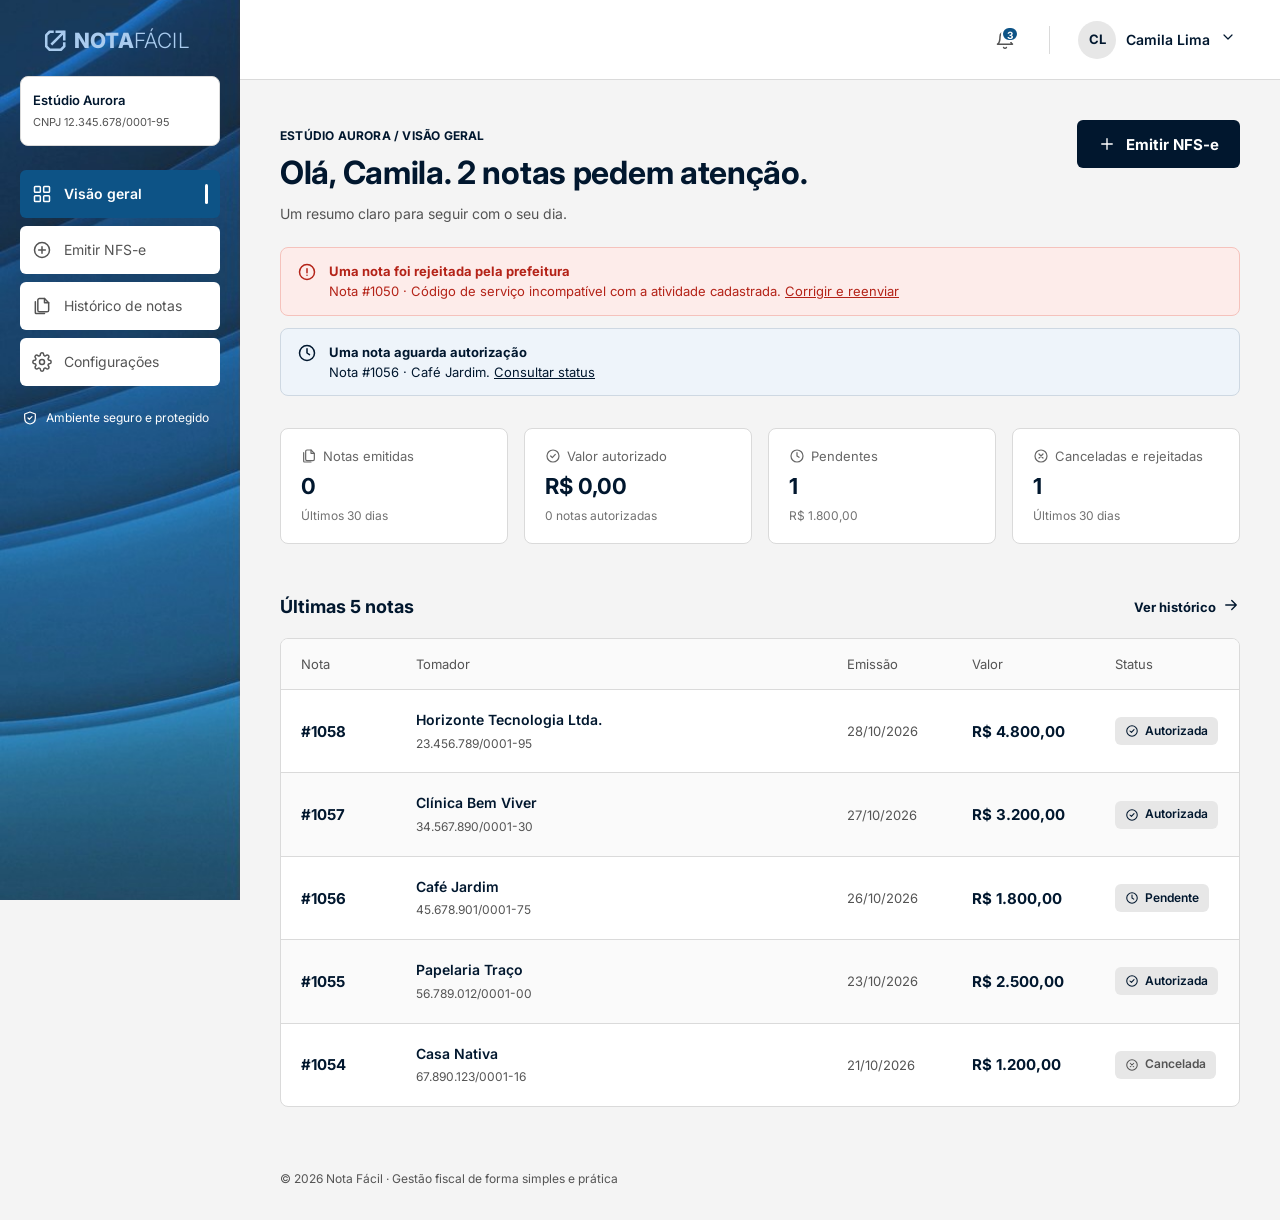
==== index.html @ ab8d1732 "Add files via upload" ====
<!DOCTYPE html>
<html lang="pt-BR">
<head>
  <meta charset="UTF-8">
  <meta name="viewport" content="width=device-width, initial-scale=1.0">
  <title>Visão geral · Nota Fácil</title>
  <link rel="preconnect" href="https://fonts.googleapis.com">
  <link rel="preconnect" href="https://fonts.gstatic.com" crossorigin>
  <link href="https://fonts.googleapis.com/css2?family=Inter:wght@300;400;500;600;700;800&display=swap" rel="stylesheet">
  <link rel="icon" href="img/favicon.svg" type="image/svg+xml">
  <link rel="stylesheet" href="css/style.css">
</head>
<body>
  <div class="app" data-page="visao">
    <main class="main">
      <div class="content">
        <div class="page-head">
          <div>
            <p class="crumb"><span data-fantasia></span> / Visão geral</p>
            <h1 class="page-title" data-saudacao>Olá.</h1>
            <p class="page-sub">Um resumo claro para seguir com o seu dia.</p>
          </div>
          <a href="emitir.html" class="btn btn-primary" data-ic="plus">Emitir NFS-e</a>
        </div>

        <div data-alerta></div>

        <section class="stats" aria-label="Resumo dos últimos 30 dias" data-stats></section>

        <section>
          <div class="section-head">
            <h2>Últimas 5 notas</h2>
            <a href="historico.html" class="link-btn">Ver histórico <span data-ic="arrowRight"></span></a>
          </div>
          <div class="table-wrap">
            <table class="table">
              <thead>
                <tr><th style="width:12%">Nota</th><th>Tomador</th><th style="width:13%">Emissão</th><th style="width:15%">Valor</th><th style="width:15%">Status</th></tr>
              </thead>
              <tbody data-ultimas></tbody>
            </table>
          </div>
        </section>
      </div>
    </main>
  </div>

  <script src="js/icons.js"></script>
  <script src="js/utils.js"></script>
  <script src="js/config.js"></script>
  <script src="js/store.js"></script>
  <script src="js/layout.js"></script>
  <script src="js/pages/visao-geral.js"></script>
</body>
</html>
---- css/style.css ----
/* ==========================================================================
   Nota Fácil — estilos globais
   Cores do Figma: veja as variáveis abaixo.
   ========================================================================== */

:root {
  /* Paleta (Figma) */
  --navy: #01172E;          /* botões principais, títulos */
  --navy-2: #002343;        /* tons escuros da lateral */
  --blue: #0D5386;          /* item ativo do menu, links de destaque */
  --blue-light: #C1D8EF;    /* destaques claros */
  --blue-gray: #CED8E2;     /* fundos suaves */
  --text: #01172E;
  --text-2: #333333;
  --text-3: #545454;
  --text-4: #666666;
  --text-5: #727272;
  --disabled: #A2A2A2;
  --border-strong: #D5D5D5;
  --border: #DADADA;
  --border-soft: #E7E7E7;
  --bg: #F4F4F4;
  --surface: #FFFFFF;
  --surface-2: #FAFAFA;

  --danger: #B42318;
  --danger-bg: #FDECEA;
  --success: #0D5386;

  --sidebar-w: 240px;
  --header-h: 80px;
  --radius: 8px;
  --radius-sm: 6px;
  --shadow: 0 1px 2px rgba(1, 23, 46, .06);
  --shadow-lg: 0 12px 32px rgba(1, 23, 46, .16);
  --font: "Inter", system-ui, -apple-system, "Segoe UI", Roboto, Arial, sans-serif;
}

* { box-sizing: border-box; }
html, body { margin: 0; }
body {
  font-family: var(--font);
  color: var(--text-2);
  background: var(--bg);
  font-size: 14px;
  line-height: 1.4;
  -webkit-font-smoothing: antialiased;
}
a { color: inherit; text-decoration: none; }
button, input, select, textarea { font: inherit; color: inherit; }
button { cursor: pointer; }
svg { flex-shrink: 0; }
[hidden] { display: none !important; }
[id], .alert, .results-bar { scroll-margin-top: calc(var(--header-h) + 16px); }
.sr-only {
  position: absolute; width: 1px; height: 1px; padding: 0; margin: -1px;
  overflow: hidden; clip: rect(0 0 0 0); white-space: nowrap; border: 0;
}
:focus-visible { outline: 2px solid var(--blue); outline-offset: 2px; }

/* ---------- Estrutura ---------- */
.app { display: flex; min-height: 100vh; }

.sidebar {
  position: sticky; top: 0;
  width: var(--sidebar-w); height: 100vh; flex-shrink: 0;
  padding: 28px 20px 24px;
  background:
    url("../img/sidebar-ondas.jpg") center bottom / 100% auto no-repeat,
    linear-gradient(180deg, #162a3f 0%, #15334c 100%);
  display: flex; flex-direction: column; gap: 24px;
  z-index: 40;
  overflow-y: auto;
}
.brand { display: flex; align-items: center; gap: 6px; padding-left: 24px; color: #A9CBEE; }
.brand__text { font-size: 21px; letter-spacing: .2px; line-height: 1; }
.brand__text b { font-weight: 800; }
.brand__text span { font-weight: 300; }

.company-card {
  background: var(--surface);
  border: 1px solid var(--border);
  border-radius: var(--radius);
  padding: 14px 12px;
}
.company-card strong { display: block; font-size: 13px; color: var(--text); font-weight: 600; }
.company-card small { display: block; font-size: 11px; color: var(--text-3); margin-top: 6px; }

.nav { display: flex; flex-direction: column; gap: 8px; }
.nav a {
  display: flex; align-items: center; gap: 12px;
  height: 48px; padding: 0 12px;
  background: var(--surface);
  border-radius: var(--radius-sm);
  color: var(--text-3);
  font-size: 14px;
  position: relative;
  transition: background .15s, color .15s;
}
.nav a:hover { background: var(--blue-gray); color: var(--text); }
.nav a.is-active { background: var(--blue); color: #fff; font-weight: 600; }
.nav a.is-active::after {
  content: ""; position: absolute; right: 12px; top: 14px;
  width: 3px; height: 20px; border-radius: 2px; background: #fff;
}
.sidebar__safe { display: flex; align-items: center; gap: 8px; color: #fff; font-size: 12px; padding-left: 2px; }

.main { flex: 1; min-width: 0; display: flex; flex-direction: column; }

.topbar {
  height: var(--header-h);
  background: var(--surface);
  border-bottom: 1px solid var(--border);
  display: flex; align-items: center; justify-content: flex-end;
  padding: 0 40px; gap: 24px;
  position: sticky; top: 0; z-index: 30;
}
.topbar .topbar__menu { display: none; margin-right: auto; }
.topbar__divider { width: 1px; height: 28px; background: var(--border); }

.icon-btn {
  position: relative;
  width: 40px; height: 40px; border: 0; background: transparent;
  border-radius: 50%; display: grid; place-items: center; color: var(--text-3);
}
.icon-btn:hover { background: var(--bg); }
.badge-dot {
  position: absolute; top: 6px; right: 6px; min-width: 16px; height: 16px; padding: 0 4px;
  border-radius: 8px; background: var(--blue); color: #fff;
  font-size: 10px; font-weight: 700; display: grid; place-items: center;
  border: 2px solid #fff;
}

.user-btn {
  display: flex; align-items: center; gap: 10px;
  border: 0; background: transparent; padding: 4px; border-radius: 24px; color: var(--text);
  font-weight: 600; font-size: 14px;
}
.user-btn:hover { background: var(--bg); }
.avatar {
  width: 38px; height: 38px; border-radius: 50%;
  background: var(--border-soft); color: var(--text);
  display: grid; place-items: center; font-weight: 700; font-size: 13px;
}

.dropdown { position: relative; }
.dropdown__panel {
  position: absolute; right: 0; top: calc(100% + 10px);
  background: var(--surface); border: 1px solid var(--border);
  border-radius: var(--radius); box-shadow: var(--shadow-lg);
  min-width: 220px; padding: 6px; z-index: 50;
}
.dropdown__panel a, .dropdown__panel button.menu-item {
  display: flex; align-items: center; gap: 10px; width: 100%;
  padding: 10px 12px; border-radius: var(--radius-sm); border: 0; background: none;
  font-size: 14px; color: var(--text-2); text-align: left;
}
.dropdown__panel a:hover, .dropdown__panel button.menu-item:hover { background: var(--bg); }
.dropdown__head { padding: 10px 12px; border-bottom: 1px solid var(--border-soft); margin-bottom: 6px; }
.dropdown__head strong { display: block; color: var(--text); }
.dropdown__head small { color: var(--text-4); }

.notif-panel { width: 340px; padding: 0; }
.notif-panel h3 { margin: 0; padding: 14px 16px; font-size: 14px; color: var(--text); border-bottom: 1px solid var(--border-soft); display: flex; justify-content: space-between; align-items: center; }
.notif-panel h3 button { border: 0; background: none; font-size: 12px; color: var(--blue); font-weight: 600; }
.notif-list { list-style: none; margin: 0; padding: 0; max-height: 360px; overflow-y: auto; }
.notif-list li a { display: flex; gap: 12px; padding: 12px 16px; border-bottom: 1px solid var(--border-soft); }
.notif-list li a:hover { background: var(--surface-2); }
.notif-list li.is-unread a { background: #F2F7FC; }
.notif-list .notif-ico { width: 32px; height: 32px; border-radius: 50%; background: var(--blue-gray); color: var(--navy); display: grid; place-items: center; }
.notif-list strong { display: block; font-size: 13px; color: var(--text); }
.notif-list small { display: block; font-size: 12px; color: var(--text-4); margin-top: 2px; }
.notif-empty { padding: 24px 16px; color: var(--text-4); text-align: center; }

.content { padding: 40px; flex: 1; width: 100%; max-width: 1240px; }
.footer { padding: 24px 40px 32px; font-size: 12px; color: var(--text-3); }

/* ---------- Cabeçalho da página ---------- */
.page-head { display: flex; align-items: flex-start; justify-content: space-between; gap: 24px; margin-bottom: 24px; }
.crumb { font-size: 12px; font-weight: 700; color: var(--text); text-transform: uppercase; letter-spacing: .2px; margin: 8px 0 10px; }
.crumb.muted { color: var(--text-3); }
.page-title { font-size: 32px; line-height: 1.15; font-weight: 700; color: var(--text); margin: 0; letter-spacing: -.3px; }
.page-sub { margin: 12px 0 0; color: var(--text-3); font-size: 14px; }

/* ---------- Botões ---------- */
.btn {
  display: inline-flex; align-items: center; justify-content: center; gap: 10px;
  height: 48px; padding: 0 20px; border-radius: var(--radius-sm);
  border: 1px solid transparent; font-weight: 700; font-size: 15px; white-space: nowrap;
  transition: background .15s, border-color .15s, opacity .15s;
}
.btn-primary { background: var(--navy); color: #fff; }
.btn-primary:hover { background: var(--navy-2); }
.btn-outline { background: var(--surface); border-color: var(--border); color: var(--text); }
.btn-outline:hover { border-color: var(--text-5); }
.btn-danger { background: var(--danger); color: #fff; }
.btn-danger:hover { filter: brightness(.92); }
.btn-sm { height: 40px; padding: 0 14px; font-size: 14px; }
.btn[disabled] { opacity: .5; cursor: not-allowed; }
.link-btn { border: 0; background: none; font-weight: 700; font-size: 13px; color: var(--text); display: inline-flex; align-items: center; gap: 6px; padding: 4px 0; }
.link-btn:hover { color: var(--blue); }

/* ---------- Cards ---------- */
.card {
  background: var(--surface);
  border: 1px solid var(--border);
  border-radius: var(--radius);
  padding: 24px;
}
.card + .card { margin-top: 24px; }
.card-title { font-size: 18px; font-weight: 600; color: var(--text); margin: 0; }
.card-sub { margin: 6px 0 20px; color: var(--text-4); font-size: 13px; }
.card-head { display: flex; justify-content: space-between; align-items: flex-start; gap: 16px; }

.section-head { display: flex; align-items: center; justify-content: space-between; margin: 0 0 16px; }
.section-head h2 { font-size: 18px; margin: 0; color: var(--text); font-weight: 700; }

/* ---------- Estatísticas ---------- */
.stats { display: grid; grid-template-columns: repeat(4, 1fr); gap: 16px; margin: 32px 0 48px; }
.stat { background: var(--surface); border: 1px solid var(--border); border-radius: var(--radius); padding: 18px 20px; display: flex; flex-direction: column; gap: 6px; transition: border-color .15s; }
a.stat:hover { border-color: var(--blue); }
.stat span { font-size: 13px; color: var(--text-4); display: flex; align-items: center; gap: 6px; }
.stat strong { font-size: 22px; color: var(--text); }
.stat small { font-size: 12px; color: var(--text-5); }

.totals { display: grid; grid-template-columns: repeat(3, 1fr); gap: 24px; }
.totals span { display: block; font-size: 13px; color: var(--text-4); margin-bottom: 4px; }
.totals strong { font-size: 24px; color: var(--text); font-weight: 700; }

/* ---------- Tabela ---------- */
.table-wrap { background: var(--surface); border: 1px solid var(--border); border-radius: var(--radius); overflow: hidden; }
.table { width: 100%; border-collapse: collapse; }
.table th {
  text-align: left; font-weight: 400; font-size: 13px; color: var(--text-3);
  background: var(--surface-2); padding: 16px 20px; border-bottom: 1px solid var(--border);
}
.table td { padding: 20px; border-bottom: 1px solid var(--border); font-size: 13px; color: var(--text-3); vertical-align: middle; }
.table tbody tr:last-child td { border-bottom: 0; }
.table tbody tr:nth-child(even) td { background: var(--surface-2); }
.table tbody tr:hover td { background: #F1F5F9; }
.table .num { font-weight: 700; font-size: 15px; color: var(--text); }
.table .who strong { display: block; color: var(--text); font-size: 14px; font-weight: 600; }
.table .who small { display: block; font-size: 12px; color: var(--text-3); margin-top: 6px; }
.table .money { font-weight: 700; font-size: 15px; color: var(--text); white-space: nowrap; }
.table .empty { text-align: center; padding: 48px 20px; color: var(--text-4); background: var(--surface) !important; }
.row-link { cursor: pointer; }

.status {
  display: inline-flex; align-items: center; gap: 6px;
  height: 28px; padding: 0 10px; border-radius: var(--radius-sm);
  background: var(--border-soft); color: var(--text-2);
  font-size: 12px; font-weight: 600; white-space: nowrap;
}
.status--autorizada { background: #E7E7E7; color: var(--text); }
.status--pendente { background: #E7E7E7; color: var(--text); }
.status--cancelada { background: #E7E7E7; color: var(--text-3); }
.status--rejeitada { background: var(--danger-bg); color: var(--danger); }

.actions { display: flex; gap: 12px; align-items: center; flex-wrap: nowrap; }
.action {
  display: inline-flex; align-items: center; gap: 4px; border: 0; background: none; padding: 4px 2px;
  font-size: 12px; font-weight: 700; color: var(--text); border-radius: 4px;
}
.action:hover { color: var(--blue); }
.action--danger:hover { color: var(--danger); }

.pager { display: flex; justify-content: space-between; align-items: center; margin-top: 24px; gap: 16px; flex-wrap: wrap; }
.pager__info { color: var(--text-3); font-size: 13px; }
.pager__btns { display: flex; gap: 8px; }
.pager__btns button { height: 40px; min-width: 40px; padding: 0 12px; border: 1px solid var(--border); background: var(--surface); border-radius: var(--radius-sm); font-weight: 700; color: var(--text); font-size: 13px; }
.pager__btns button.is-current { background: var(--navy); border-color: var(--navy); color: #fff; }
.pager__btns button:disabled { opacity: .45; cursor: not-allowed; }

/* ---------- Formulários ---------- */
.form-grid { display: grid; grid-template-columns: 1fr 1fr; gap: 20px 20px; }
.form-grid--3 { grid-template-columns: repeat(3, 1fr); }
.col-span-2 { grid-column: span 2; }
.col-span-3 { grid-column: 1 / -1; }
.field { display: flex; flex-direction: column; gap: 10px; min-width: 0; }
.field > label, .field-label { font-size: 13px; font-weight: 600; color: var(--text); }
.field .hint { font-size: 12px; color: var(--text-4); margin-top: -2px; }
.field .error-msg { font-size: 12px; color: var(--danger); display: flex; align-items: center; gap: 6px; margin-top: -2px; }

.control { position: relative; display: flex; align-items: center; }
.input, .select, .textarea {
  width: 100%; height: 48px; padding: 0 14px;
  border: 1px solid var(--border-strong); border-radius: var(--radius-sm);
  background: var(--surface); color: var(--text); font-size: 14px;
  transition: border-color .15s, box-shadow .15s;
}
.textarea { height: auto; min-height: 108px; padding: 12px 14px; resize: vertical; line-height: 1.5; }
.input::placeholder, .textarea::placeholder { color: var(--text-5); }
.input:hover, .select:hover, .textarea:hover { border-color: var(--disabled); }
.input:focus, .select:focus, .textarea:focus { outline: none; border-color: var(--blue); box-shadow: 0 0 0 3px rgba(13, 83, 134, .15); }
.input[readonly] { background: var(--surface-2); color: var(--text-3); }
.select {
  appearance: none; -webkit-appearance: none; padding-right: 40px; cursor: pointer;
  background-image: url("data:image/svg+xml,%3Csvg xmlns='http://www.w3.org/2000/svg' width='16' height='16' fill='none' stroke='%23333' stroke-width='1.8' stroke-linecap='round' stroke-linejoin='round' viewBox='0 0 24 24'%3E%3Cpath d='m6 9 6 6 6-6'/%3E%3C/svg%3E");
  background-repeat: no-repeat; background-position: right 14px center;
}
.control .input { padding-right: 44px; }
.control__icon { position: absolute; right: 12px; color: var(--text-3); pointer-events: none; display: grid; }
.control__btn { position: absolute; right: 6px; width: 36px; height: 36px; border: 0; background: none; color: var(--text-3); border-radius: 4px; display: grid; place-items: center; }
.control__btn:hover { color: var(--text); }
input[type="date"].input::-webkit-calendar-picker-indicator { opacity: .6; cursor: pointer; }

.is-invalid .input, .is-invalid .select, .is-invalid .textarea { border-color: var(--danger); }
.is-invalid .input:focus, .is-invalid .select:focus, .is-invalid .textarea:focus { box-shadow: 0 0 0 3px rgba(180, 35, 24, .15); }
.is-invalid > label { color: var(--danger); }

.check { display: flex; align-items: center; gap: 10px; font-size: 13px; color: var(--text-2); cursor: pointer; user-select: none; }
.check input { width: 18px; height: 18px; accent-color: var(--navy); cursor: pointer; margin: 0; }
.check.is-invalid { color: var(--danger); }

.switch { position: relative; width: 44px; height: 26px; flex-shrink: 0; }
.switch input { position: absolute; inset: 0; opacity: 0; margin: 0; cursor: pointer; z-index: 1; }
.switch span { position: absolute; inset: 0; background: var(--disabled); border-radius: 13px; transition: background .2s; }
.switch span::after { content: ""; position: absolute; width: 20px; height: 20px; top: 3px; left: 3px; background: #fff; border-radius: 50%; transition: transform .2s; }
.switch input:checked + span { background: var(--navy); }
.switch input:checked + span::after { transform: translateX(18px); }
.switch input:focus-visible + span { outline: 2px solid var(--blue); outline-offset: 2px; }

.alert { display: flex; gap: 12px; padding: 14px 16px; border-radius: var(--radius); font-size: 13px; align-items: flex-start; }
.alert--error { background: var(--danger-bg); color: var(--danger); border: 1px solid #F5C2BC; }
.alert--info { background: #EEF4FA; color: var(--navy); border: 1px solid var(--blue-gray); }
.alert strong { display: block; margin-bottom: 2px; }
.alert ul { margin: 6px 0 0; padding-left: 18px; }
.alert a { text-decoration: underline; }

/* ---------- Stepper ---------- */
.stepper {
  display: flex; align-items: center; gap: 24px;
  background: var(--surface); border: 1px solid var(--border); border-radius: var(--radius);
  padding: 14px 14px; margin-bottom: 24px;
}
.step { display: flex; align-items: center; gap: 10px; font-size: 13px; color: var(--text-4); white-space: nowrap; }
.step b { width: 26px; height: 26px; border-radius: 50%; display: grid; place-items: center; font-size: 12px; border: 1px solid var(--border); color: var(--text); background: var(--surface); }
.step.is-active { color: var(--text); font-weight: 600; }
.step.is-active b, .step.is-done b { background: var(--navy); color: #fff; border-color: var(--navy); }
.step-line { flex: 1; height: 1px; background: var(--border); }
.step-line.is-done { background: var(--navy); }

/* ---------- Resumo da emissão ---------- */
.summary { display: grid; grid-template-columns: repeat(3, 1fr); gap: 24px; margin: 8px 0 24px; }
.summary span { display: block; font-size: 12px; color: var(--text-4); margin-bottom: 6px; }
.summary strong { font-size: 22px; color: var(--text); }
.summary small { display: block; font-size: 12px; color: var(--text-5); margin-top: 4px; }
.form-foot { display: flex; align-items: center; justify-content: space-between; gap: 16px; border-top: 1px solid var(--border); padding-top: 20px; margin-top: 20px; flex-wrap: wrap; }
.form-foot__note { display: flex; align-items: center; gap: 8px; font-size: 12px; color: var(--text-4); }
.form-foot__btns { display: flex; gap: 12px; }

/* ---------- Resultado ---------- */
.result { text-align: center; padding: 48px 24px; }
.result__icon { width: 72px; height: 72px; border-radius: 50%; display: grid; place-items: center; margin: 0 auto 20px; background: var(--blue-gray); color: var(--navy); }
.result__icon.is-error { background: var(--danger-bg); color: var(--danger); }
.result h2 { margin: 0 0 8px; color: var(--text); font-size: 24px; }
.result p { margin: 0 auto; max-width: 520px; color: var(--text-3); }
.result__meta { display: grid; grid-template-columns: repeat(3, 1fr); gap: 16px; max-width: 640px; margin: 28px auto; text-align: left; background: var(--surface-2); border: 1px solid var(--border-soft); border-radius: var(--radius); padding: 18px 20px; }
.result__meta > div > span:first-child { display: block; font-size: 12px; color: var(--text-4); }
.result__meta strong { color: var(--text); font-size: 14px; word-break: break-all; }
.result__btns { display: flex; justify-content: center; gap: 12px; flex-wrap: wrap; }
.spinner { width: 48px; height: 48px; border-radius: 50%; border: 4px solid var(--blue-gray); border-top-color: var(--navy); animation: spin .9s linear infinite; margin: 0 auto 20px; }
@keyframes spin { to { transform: rotate(360deg); } }
.demo-tag { display: inline-flex; align-items: center; gap: 6px; font-size: 11px; font-weight: 700; color: var(--blue); background: #EEF4FA; border: 1px solid var(--blue-gray); border-radius: 20px; padding: 3px 10px; margin-bottom: 16px; text-transform: uppercase; letter-spacing: .3px; }

/* ---------- Filtros ---------- */
.filters { display: grid; grid-template-columns: 1fr 1fr 1fr auto; gap: 16px; align-items: end; }
.range-pop {
  position: absolute; top: calc(100% + 8px); left: 0; z-index: 20; width: 320px;
  background: var(--surface); border: 1px solid var(--border); border-radius: var(--radius);
  box-shadow: var(--shadow-lg); padding: 16px;
}
.range-pop .presets { display: flex; flex-wrap: wrap; gap: 6px; margin-bottom: 14px; }
.range-pop .presets button { border: 1px solid var(--border); background: var(--surface); border-radius: 20px; padding: 6px 10px; font-size: 12px; color: var(--text-2); }
.range-pop .presets button:hover { border-color: var(--blue); color: var(--blue); }
.range-pop .dates { display: grid; grid-template-columns: 1fr 1fr; gap: 10px; }
.range-pop .dates label { font-size: 12px; font-weight: 600; color: var(--text); display: flex; flex-direction: column; gap: 6px; }
.range-pop .dates .input { height: 40px; padding: 0 8px; font-size: 13px; }
.range-pop .pop-foot { display: flex; justify-content: flex-end; gap: 8px; margin-top: 14px; }
.range-trigger { text-align: left; cursor: pointer; }
.results-bar { display: flex; justify-content: space-between; align-items: center; margin: 32px 0 16px; gap: 16px; flex-wrap: wrap; }
.results-bar h2 { font-size: 15px; color: var(--text); margin: 0; font-weight: 600; }
.results-bar small { color: var(--text-3); font-size: 13px; }

/* ---------- Configurações ---------- */
.settings { display: grid; grid-template-columns: 1fr 1fr; gap: 24px; align-items: start; }
.settings > div { display: flex; flex-direction: column; gap: 24px; }
.settings .card + .card { margin-top: 0; }
.stack { display: flex; flex-direction: column; gap: 20px; }
.hr { height: 1px; background: var(--border); margin: 24px 0; border: 0; }
.row-between { display: flex; justify-content: space-between; align-items: center; gap: 16px; }
.toggle-row strong { display: block; font-size: 13px; color: var(--text); }
.toggle-row small { display: block; font-size: 12px; color: var(--text-4); margin-top: 6px; }
.toggle-state { font-size: 12px; font-weight: 700; color: var(--text); margin-top: 16px; }

.file-row { display: flex; gap: 16px; align-items: center; margin-bottom: 20px; }
.thumb { width: 72px; height: 72px; border-radius: var(--radius-sm); background: var(--border-soft); display: grid; place-items: center; overflow: hidden; color: var(--text-4); }
.thumb img { width: 100%; height: 100%; object-fit: contain; background: #fff; }
.file-row strong { display: block; font-size: 13px; color: var(--text); }
.file-row small { display: block; font-size: 12px; color: var(--text-4); margin-top: 6px; }
.dropzone {
  display: flex; flex-direction: column; align-items: center; gap: 8px; text-align: center;
  border: 1px dashed var(--border-strong); border-radius: var(--radius); background: var(--surface-2);
  padding: 22px 20px; cursor: pointer; transition: border-color .15s, background .15s;
}
.dropzone:hover, .dropzone.is-over { border-color: var(--blue); background: #F2F7FC; }
.dropzone strong { font-size: 13px; color: var(--text); }
.dropzone small { font-size: 11px; color: var(--text-4); }

.cert-box { display: flex; gap: 12px; background: var(--surface-2); border-radius: var(--radius); padding: 16px; margin-bottom: 20px; }
.cert-box strong { display: block; font-size: 13px; color: var(--text); }
.cert-box small { display: block; font-size: 12px; color: var(--text-4); margin-top: 6px; }
.cert-box.is-warning { background: var(--danger-bg); }
.kv { display: flex; flex-direction: column; gap: 14px; margin-bottom: 20px; }
.kv span { display: block; font-size: 11px; color: var(--text-4); }
.kv strong { display: block; font-size: 13px; color: var(--text); margin-top: 4px; }
.fine { font-size: 12px; color: var(--text-4); margin: 16px 0 0; line-height: 1.5; }

/* ---------- Modal ---------- */
.modal-backdrop {
  position: fixed; inset: 0; background: rgba(1, 23, 46, .45); z-index: 100;
  display: grid; place-items: center; padding: 20px; animation: fade .15s;
}
.modal { background: var(--surface); border-radius: 12px; width: 100%; max-width: 460px; box-shadow: var(--shadow-lg); padding: 24px; animation: pop .18s; }
.modal h2 { margin: 0 0 8px; font-size: 18px; color: var(--text); }
.modal p { margin: 0 0 16px; color: var(--text-3); }
.modal__btns { display: flex; justify-content: flex-end; gap: 10px; margin-top: 20px; }
@keyframes fade { from { opacity: 0; } }
@keyframes pop { from { transform: translateY(8px); opacity: 0; } }

/* ---------- Toast ---------- */
.toasts { position: fixed; right: 24px; bottom: 24px; display: flex; flex-direction: column; gap: 10px; z-index: 200; }
.toast {
  display: flex; align-items: center; gap: 10px; min-width: 260px; max-width: 380px;
  background: var(--navy); color: #fff; padding: 14px 16px; border-radius: var(--radius);
  box-shadow: var(--shadow-lg); font-size: 14px; animation: pop .2s;
}
.toast--error { background: var(--danger); }
.toast.is-leaving { opacity: 0; transform: translateY(6px); transition: .2s; }

/* ---------- Nota (DANFE) ---------- */
.doc-toolbar { display: flex; gap: 10px; flex-wrap: wrap; }
.doc-status { margin-bottom: 20px; }
.doc-history { list-style: none; margin: 0; padding: 0; }
.doc-history li { display: flex; flex-direction: column; gap: 2px; padding: 10px 0; border-bottom: 1px solid var(--border-soft); font-size: 13px; }
.doc-history li:last-child { border-bottom: 0; }
.doc-history time { color: var(--text-4); font-size: 12px; }
.doc-layout { display: grid; grid-template-columns: minmax(0, 1fr) 300px; gap: 24px; align-items: start; }
.doc-side { display: flex; flex-direction: column; gap: 24px; position: sticky; top: calc(var(--header-h) + 24px); }
.doc-side .card + .card { margin-top: 0; }
.doc-side .btn { width: 100%; }
.doc-side .stack { gap: 10px; }

.danfe-wrap { overflow-x: auto; background: #fff; border: 1px solid var(--border); border-radius: var(--radius); padding: 24px; }
.danfe { width: 760px; margin: 0 auto; font-family: Arial, Helvetica, sans-serif; color: #111; font-size: 10px; }
.danfe table { width: 100%; border-collapse: collapse; table-layout: fixed; }
.danfe td { border: 1px solid #222; padding: 3px 5px; vertical-align: top; }
.danfe .lbl { display: block; font-size: 7.5px; text-transform: uppercase; color: #222; margin-bottom: 2px; }
.danfe .val { font-size: 11px; }
.danfe .b { font-weight: 700; }
.danfe .center { text-align: center; }
.danfe .right { text-align: right; }
.danfe .gap { height: 10px; }
.danfe .sect { background: #E3E5E8; font-weight: 700; font-size: 10px; text-transform: uppercase; padding: 4px 6px; border: 1px solid #222; border-bottom: 0; margin-top: 10px; }
.danfe .sect-plain { font-weight: 700; font-size: 10px; text-transform: uppercase; margin: 10px 0 3px; }
.danfe .big { font-size: 15px; font-weight: 700; }
.danfe .hl { background: #E3E5E8; }
.danfe .items th { border: 1px solid #222; background: #E3E5E8; font-size: 7.5px; text-transform: uppercase; padding: 4px 3px; font-weight: 700; }
.danfe .items td { font-size: 9.5px; height: 70px; }
.danfe .danfe-logo { display: flex; align-items: center; gap: 6px; color: var(--navy); }
.danfe img { display: block; max-height: 50px; max-width: 220px; object-fit: contain; }
.danfe .watermark { position: relative; }
.danfe .watermark::after {
  content: attr(data-mark); position: absolute; top: 40%; left: 50%; transform: translate(-50%, -50%) rotate(-24deg);
  font-size: 72px; font-weight: 800; color: rgba(180, 35, 24, .16); letter-spacing: 6px; pointer-events: none; white-space: nowrap;
}
.barcode svg { width: 100%; height: 46px; display: block; }

/* ---------- Responsivo ---------- */
@media (max-width: 1100px) {
  .stats { grid-template-columns: repeat(2, 1fr); }
  .settings { grid-template-columns: 1fr; }
  .doc-layout { grid-template-columns: 1fr; }
  .doc-side { position: static; }
  .filters { grid-template-columns: 1fr 1fr; }
}

@media (max-width: 900px) {
  .sidebar {
    position: fixed; left: 0; top: 0; transform: translateX(-100%);
    transition: transform .25s; box-shadow: var(--shadow-lg);
  }
  .app.nav-open .sidebar { transform: none; }
  .app.nav-open::after { content: ""; position: fixed; inset: 0; background: rgba(1, 23, 46, .45); z-index: 35; }
  .topbar { padding: 0 16px; gap: 12px; height: 64px; }
  :root { --header-h: 64px; }
  .topbar .topbar__menu { display: grid; }
  .user-btn .user-name, .user-btn .chev { display: none; }
  .content { padding: 24px 16px; }
  .footer { padding: 16px 16px 28px; }
  .page-head { flex-direction: column; align-items: stretch; }
  .page-head .btn { width: 100%; }
  .page-title { font-size: 26px; }

  /* Tabelas viram cartões */
  .table thead { display: none; }
  .table, .table tbody, .table tr, .table td { display: block; width: 100%; }
  .table tr { padding: 14px 16px; border-bottom: 1px solid var(--border); position: relative; }
  .table tbody tr:nth-child(even) td, .table tbody tr:hover td { background: transparent; }
  .table tbody tr:last-child { border-bottom: 0; }
  .table td { border: 0; padding: 4px 0; display: flex; justify-content: space-between; align-items: center; gap: 12px; }
  .table td[data-label]::before { content: attr(data-label); font-size: 12px; color: var(--text-4); font-weight: 400; }
  .table td.who { display: block; }
  .table td.cell-num { padding-bottom: 6px; }
  .table td.cell-actions { justify-content: flex-start; padding-top: 10px; }
  .actions { flex-wrap: wrap; }
  .table td.cell-actions::before { display: none; }

  .form-grid, .form-grid--3 { grid-template-columns: 1fr; }
  .col-span-2 { grid-column: auto; }
  .summary, .totals, .result__meta { grid-template-columns: 1fr; gap: 14px; }
  .form-foot__btns { width: 100%; }
  .form-foot__btns .btn { flex: 1; }
  .filters { grid-template-columns: 1fr; }
  .stepper { gap: 12px; }
  .notif-panel { width: min(340px, calc(100vw - 32px)); right: -60px; }
  .range-pop { width: 100%; }
  .toasts { left: 16px; right: 16px; bottom: 16px; }
  .toast { max-width: none; }
}

@media (max-width: 520px) {
  .stats { grid-template-columns: 1fr 1fr; gap: 10px; }
  .stat { padding: 14px; }
  .stat strong { font-size: 18px; }
  .card { padding: 18px; }
  .step span { display: none; }
  .step.is-active span { display: inline; }
}

/* ---------- Impressão (Salvar PDF) ---------- */
@media print {
  @page { size: A4; margin: 10mm; }
  body { background: #fff; }
  .sidebar, .topbar, .footer, .no-print, .doc-side, .page-head, .doc-status, .toasts { display: none !important; }
  .app, .main, .content { display: block; padding: 0; margin: 0; max-width: none; }
  .doc-layout { display: block; }
  .danfe-wrap { border: 0; padding: 0; overflow: visible; }
  .danfe { width: 100%; }
}
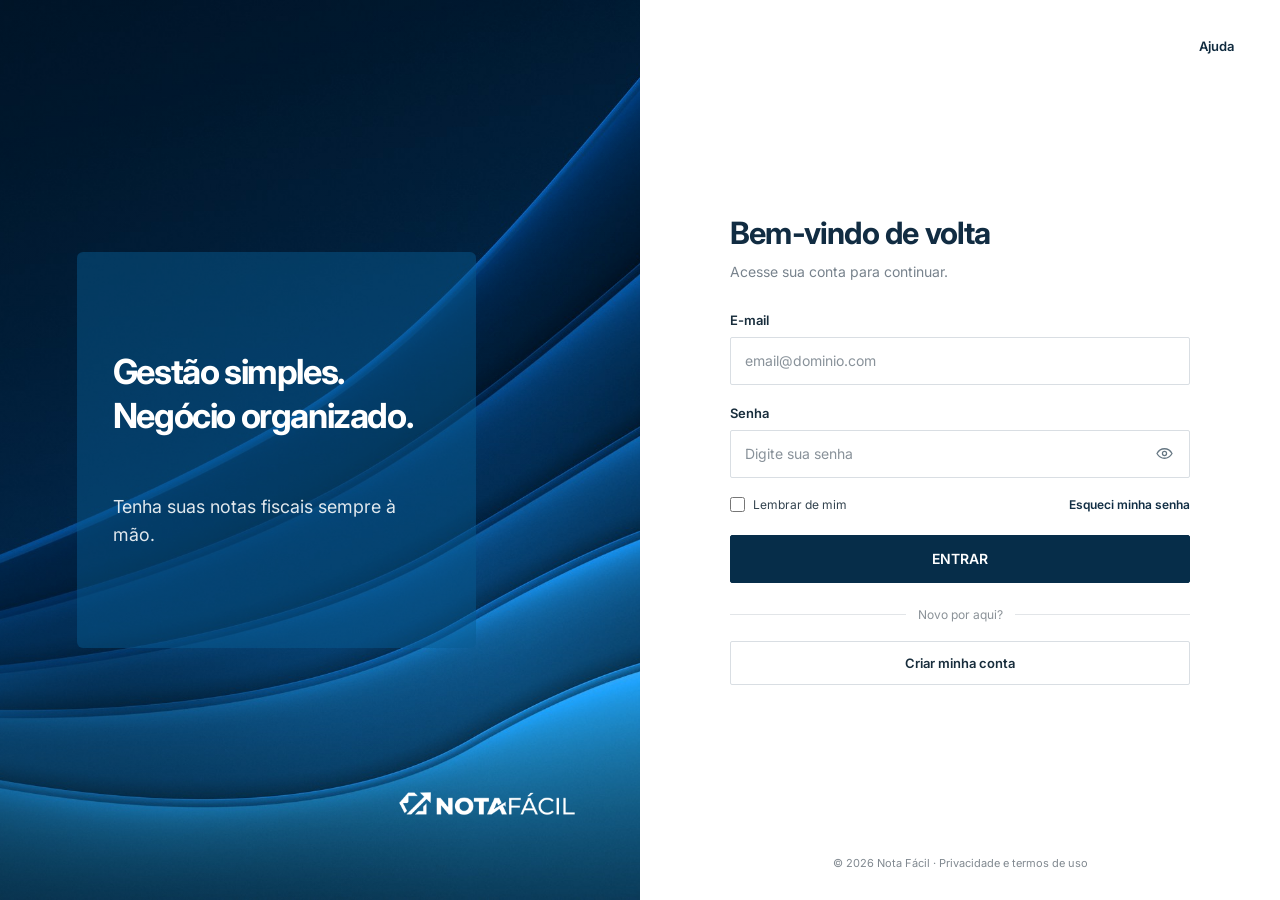
==== commit 79c7f20d: "Restructure routes and add browser auth Move pages and shared assets into a consistent folder struct" ====
--- a/index.html
+++ b/index.html
@@ -2,54 +2,15 @@
 <html lang="pt-BR">
 <head>
   <meta charset="UTF-8">
-  <meta name="viewport" content="width=device-width, initial-scale=1.0">
-  <title>Visão geral · Nota Fácil</title>
-  <link rel="preconnect" href="https://fonts.googleapis.com">
-  <link rel="preconnect" href="https://fonts.gstatic.com" crossorigin>
-  <link href="https://fonts.googleapis.com/css2?family=Inter:wght@300;400;500;600;700;800&display=swap" rel="stylesheet">
-  <link rel="icon" href="img/favicon.svg" type="image/svg+xml">
-  <link rel="stylesheet" href="css/style.css">
+  <title>Nota Fácil</title>
+  <link rel="icon" href="assets/favicon.svg" type="image/svg+xml">
+  <script>
+    /* Entrada do site: quem já está logado vai para o dashboard; os demais, para o login. */
+    location.replace(localStorage.getItem('notafacil:sessao') ? 'dashboard/index.html' : 'login/index.html');
+  </script>
+  <meta http-equiv="refresh" content="0; url=login/index.html">
 </head>
 <body>
-  <div class="app" data-page="visao">
-    <main class="main">
-      <div class="content">
-        <div class="page-head">
-          <div>
-            <p class="crumb"><span data-fantasia></span> / Visão geral</p>
-            <h1 class="page-title" data-saudacao>Olá.</h1>
-            <p class="page-sub">Um resumo claro para seguir com o seu dia.</p>
-          </div>
-          <a href="emitir.html" class="btn btn-primary" data-ic="plus">Emitir NFS-e</a>
-        </div>
-
-        <div data-alerta></div>
-
-        <section class="stats" aria-label="Resumo dos últimos 30 dias" data-stats></section>
-
-        <section>
-          <div class="section-head">
-            <h2>Últimas 5 notas</h2>
-            <a href="historico.html" class="link-btn">Ver histórico <span data-ic="arrowRight"></span></a>
-          </div>
-          <div class="table-wrap">
-            <table class="table">
-              <thead>
-                <tr><th style="width:12%">Nota</th><th>Tomador</th><th style="width:13%">Emissão</th><th style="width:15%">Valor</th><th style="width:15%">Status</th></tr>
-              </thead>
-              <tbody data-ultimas></tbody>
-            </table>
-          </div>
-        </section>
-      </div>
-    </main>
-  </div>
-
-  <script src="js/icons.js"></script>
-  <script src="js/utils.js"></script>
-  <script src="js/config.js"></script>
-  <script src="js/store.js"></script>
-  <script src="js/layout.js"></script>
-  <script src="js/pages/visao-geral.js"></script>
+  <p><a href="login/index.html">Entrar no Nota Fácil</a></p>
 </body>
 </html>
